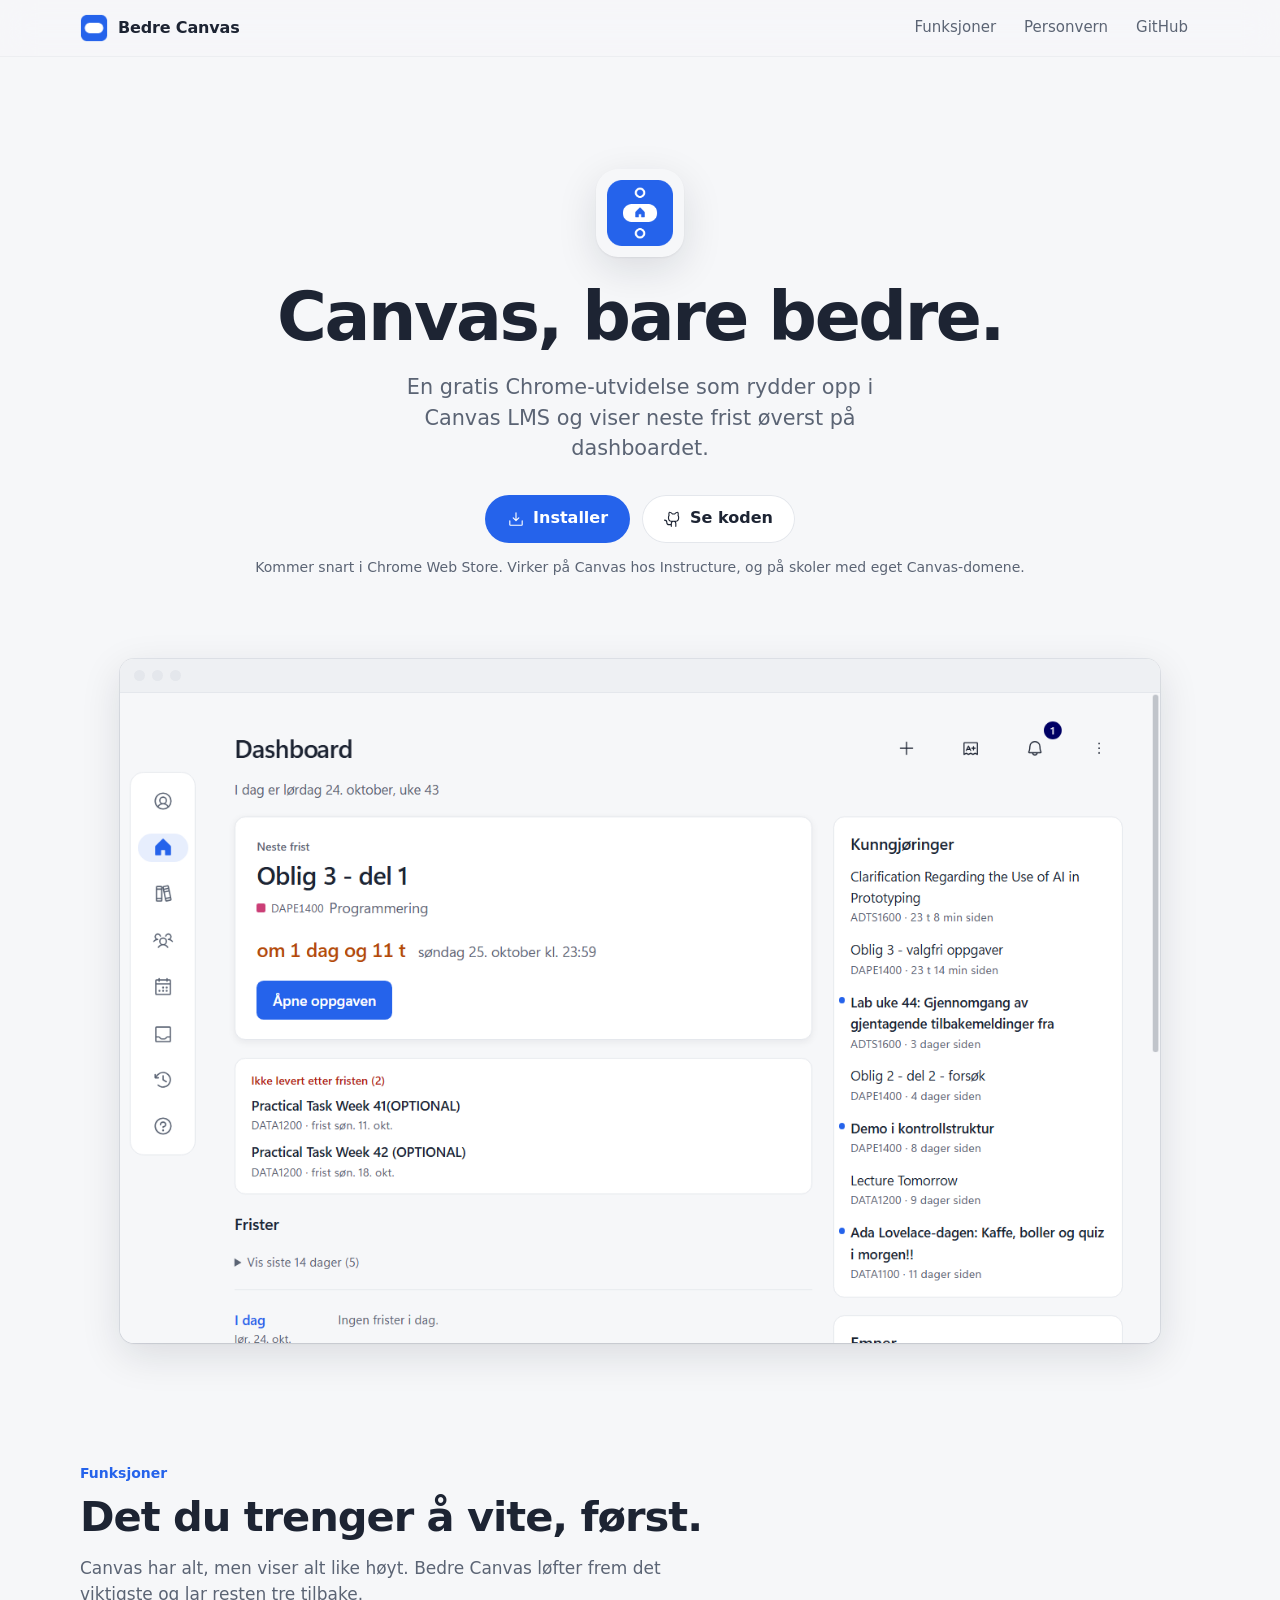
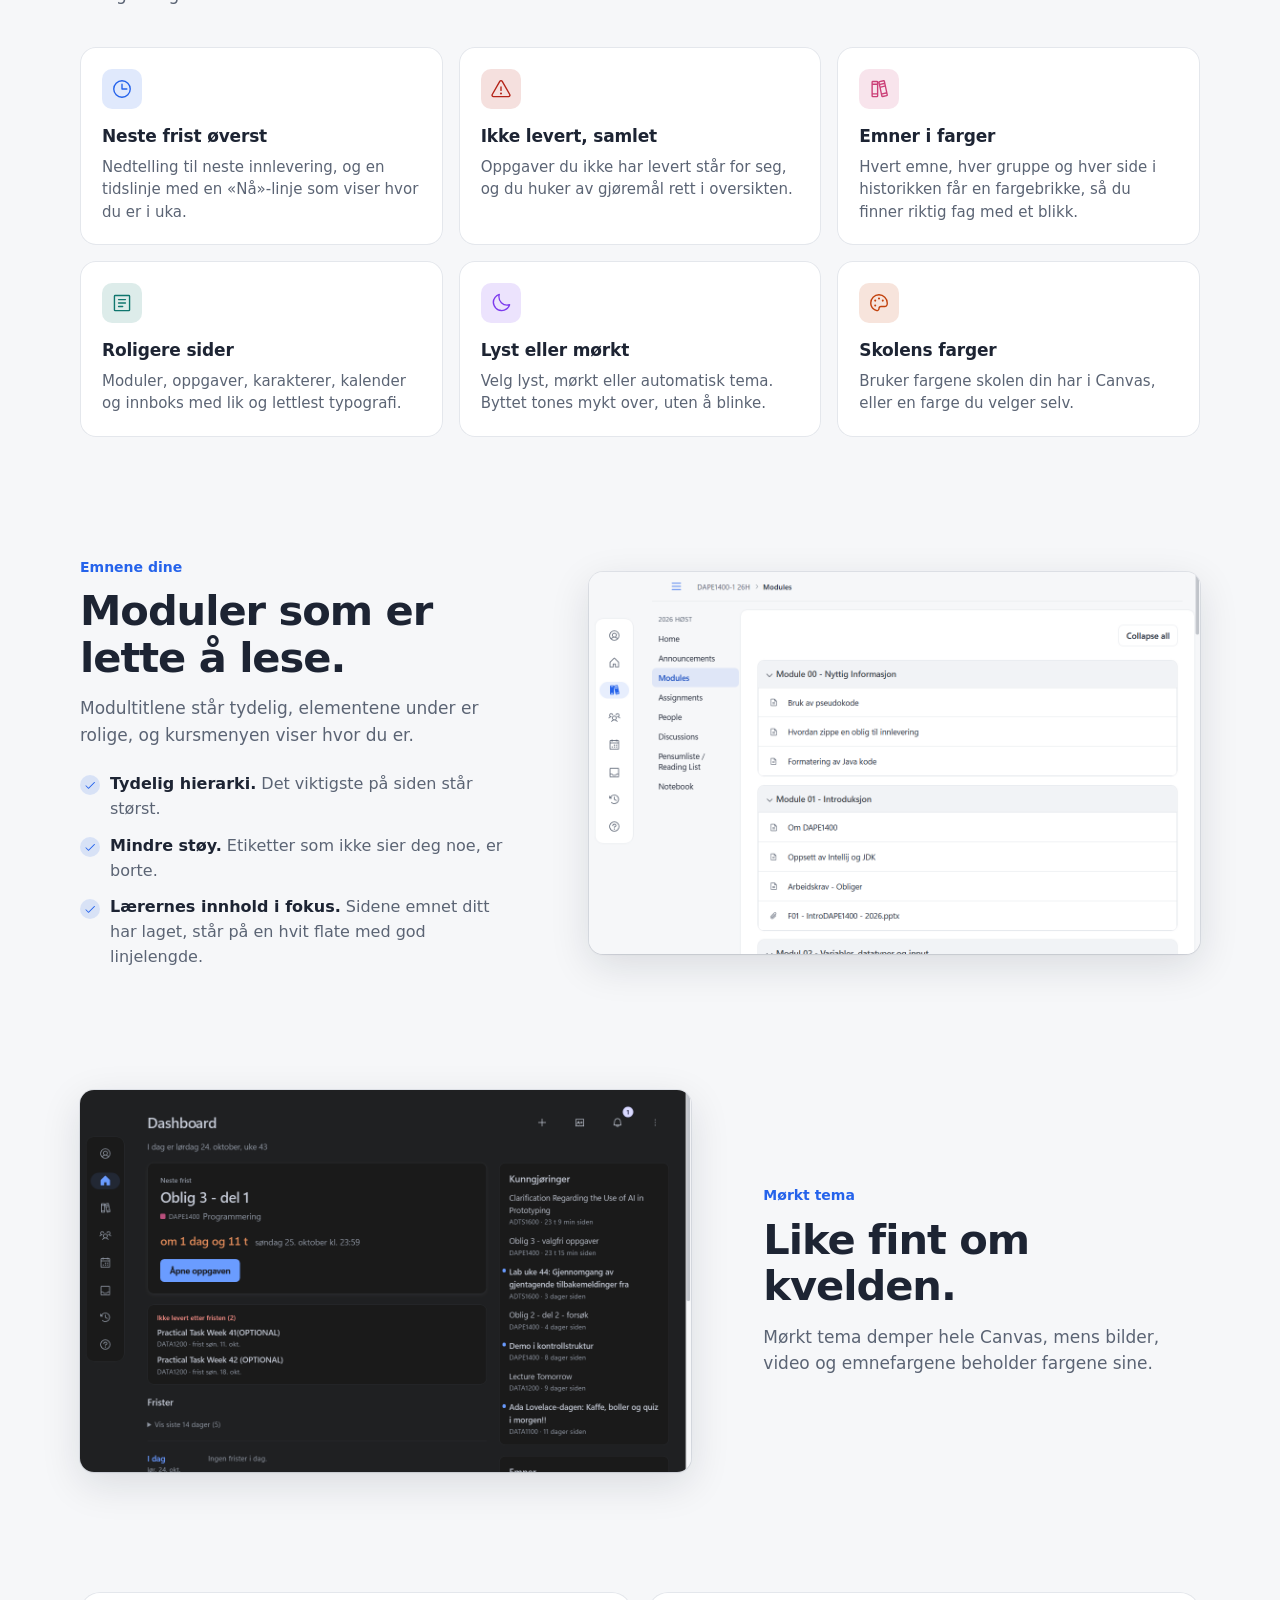
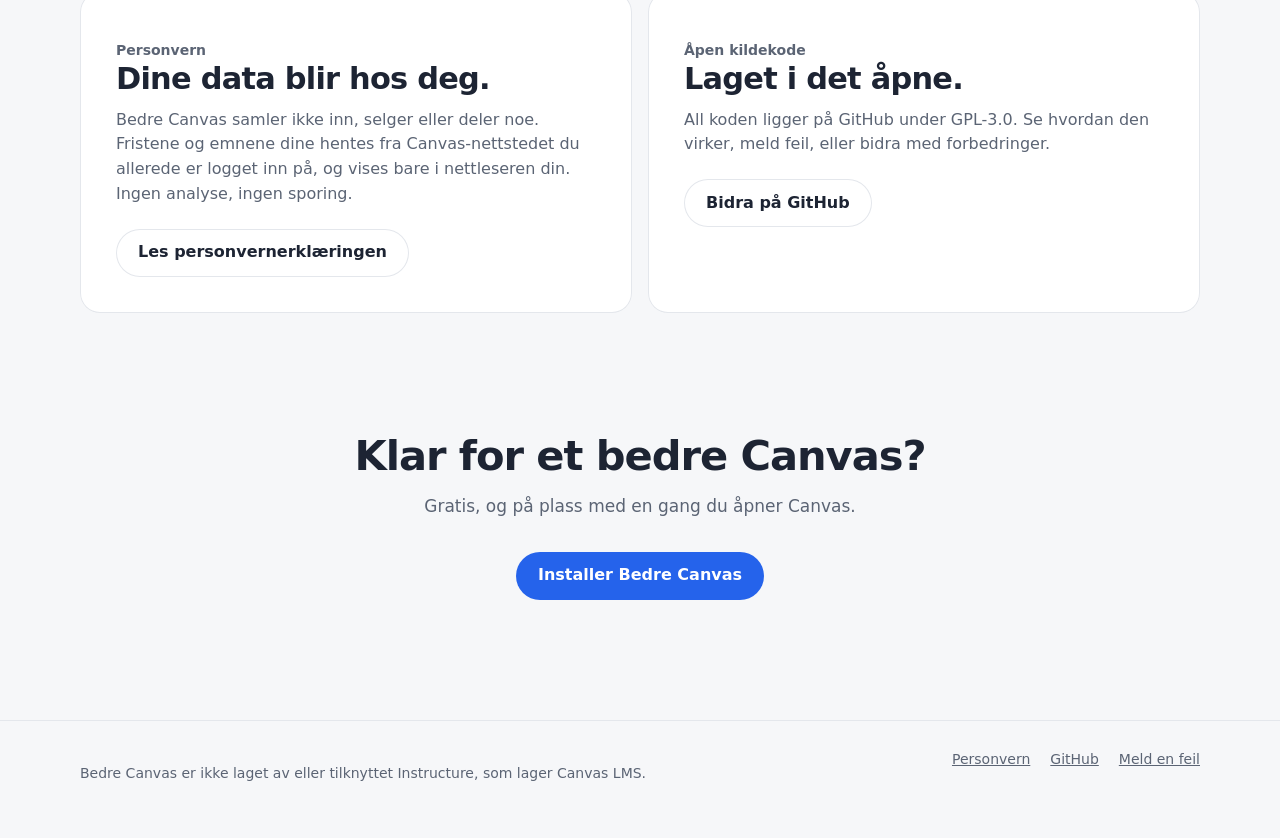
==== docs/index.html @ 7a940826 "Ny forside på GitHub Pages med skjermbilder Co-Authored-By: Claude Opus 5.5 <noreply@anthropic.com>" ====
<!doctype html>
<html lang="no">
<head>
  <meta charset="utf-8">
  <meta name="viewport" content="width=device-width, initial-scale=1">
  <title>Bedre Canvas – et renere Canvas LMS</title>
  <meta name="description" content="Chrome-utvidelse som gir Canvas LMS et renere og mer moderne design, med neste frist øverst på dashboardet.">
  <meta property="og:title" content="Bedre Canvas">
  <meta property="og:description" content="Ryddigere Canvas, med neste frist øverst på dashboardet.">
  <meta property="og:image" content="https://trygvedev.github.io/bedre-canvas/assets/og.png">
  <meta property="og:type" content="website">
  <meta name="twitter:card" content="summary_large_image">
  <meta name="color-scheme" content="light dark">
  <link rel="icon" href="assets/icon-32.png">
  <style>
    /* Samme tokens og typografi som utvidelsen (content/canvas.css). */
    :root {
      --bg: #f6f7f9;
      --surface: #ffffff;
      --surface-2: #eef0f3;
      --border: #e4e7ec;
      --text: #1d2433;
      --muted: #5b6474;
      --accent: #2563eb;
      --accent-strong: #1d4fd0;
      --shadow: 0 1px 2px rgb(16 24 40 / 0.06), 0 12px 40px rgb(16 24 40 / 0.12);
      color-scheme: light;
    }

    @media (prefers-color-scheme: dark) {
      :root {
        --bg: #17181b;
        --surface: #202124;
        --surface-2: #2a2b2f;
        --border: #33353a;
        --text: #e8e9ec;
        --muted: #a0a5ad;
        --accent: #6a9bff;
        --accent-strong: #8fb3ff;
        --shadow: 0 1px 2px rgb(0 0 0 / 0.3), 0 12px 40px rgb(0 0 0 / 0.45);
        color-scheme: dark;
      }
    }

    * { box-sizing: border-box; }

    html { scroll-behavior: smooth; }

    body {
      margin: 0;
      background: var(--bg);
      color: var(--text);
      font: 100%/1.55 "Segoe UI Variable Text", "Segoe UI", -apple-system, BlinkMacSystemFont, system-ui, sans-serif;
      -webkit-font-smoothing: antialiased;
    }

    img { display: block; max-width: 100%; height: auto; }

    a { color: var(--accent); }

    .wrap {
      width: min(1120px, 100% - 32px);
      margin-inline: auto;
    }

    /* ---------- Topp ---------- */
    .nav {
      position: sticky;
      top: 0;
      z-index: 10;
      background: color-mix(in srgb, var(--bg) 78%, transparent);
      backdrop-filter: blur(16px) saturate(180%);
      -webkit-backdrop-filter: blur(16px) saturate(180%);
      border-bottom: 1px solid color-mix(in srgb, var(--border) 60%, transparent);
    }

    .nav .wrap {
      display: flex;
      align-items: center;
      gap: 10px;
      min-height: 56px;
    }

    .brand {
      display: flex;
      align-items: center;
      gap: 10px;
      color: var(--text);
      font-weight: 600;
      letter-spacing: -0.01em;
      text-decoration: none;
    }

    .brand img { width: 28px; height: 28px; border-radius: 7px; }

    .nav-links { margin-left: auto; display: flex; gap: 4px; }

    .nav-links a {
      padding: 8px 12px;
      border-radius: 8px;
      color: var(--muted);
      font-size: 0.9375rem;
      text-decoration: none;
    }

    .nav-links a:hover { background: var(--surface-2); color: var(--text); }

    /* ---------- Hero ---------- */
    .hero {
      padding: clamp(56px, 10vw, 112px) 0 0;
      text-align: center;
    }

    .hero-icon {
      width: 88px;
      height: 88px;
      margin: 0 auto 24px;
      border-radius: 22px;
      box-shadow: var(--shadow);
    }

    h1 {
      margin: 0;
      font-size: clamp(2.5rem, 6vw, 4.25rem);
      font-weight: 650;
      line-height: 1.05;
      letter-spacing: -0.035em;
    }

    .lede {
      max-width: 34rem;
      margin: 20px auto 0;
      color: var(--muted);
      font-size: clamp(1.125rem, 2vw, 1.3rem);
      line-height: 1.45;
    }

    .actions {
      display: flex;
      flex-wrap: wrap;
      justify-content: center;
      gap: 12px;
      margin-top: 32px;
    }

    .button {
      display: inline-flex;
      align-items: center;
      gap: 8px;
      min-height: 48px;
      padding: 0 22px;
      border-radius: 24px;
      font-weight: 600;
      text-decoration: none;
      transition: transform 0.1s ease-out, background-color 0.15s ease;
    }

    .button:active { transform: scale(0.97); }

    .button-primary { background: var(--accent); color: #fff; }

    .button-primary:hover { background: var(--accent-strong); }

    @media (prefers-color-scheme: dark) {
      .button-primary { color: #0d1526; }
    }

    .button-secondary {
      background: var(--surface);
      color: var(--text);
      box-shadow: inset 0 0 0 1px var(--border);
    }

    .button-secondary:hover { background: var(--surface-2); }

    .button svg { width: 18px; height: 18px; fill: currentColor; }

    .note {
      margin: 14px 0 0;
      color: var(--muted);
      font-size: 0.875rem;
    }

    /* Skjermbildet i et enkelt nettleservindu, så det leses som en ekte side. */
    .window {
      margin: clamp(48px, 8vw, 80px) auto 0;
      max-width: 1040px;
      border-radius: 14px;
      background: var(--surface);
      box-shadow: var(--shadow), 0 0 0 1px var(--border);
      overflow: hidden;
    }

    .window-bar {
      display: flex;
      gap: 7px;
      align-items: center;
      height: 34px;
      padding: 0 14px;
      background: var(--surface-2);
      border-bottom: 1px solid var(--border);
    }

    .window-bar span {
      width: 11px;
      height: 11px;
      border-radius: 50%;
      background: var(--border);
    }

    /* ---------- Seksjoner ---------- */
    section { padding: clamp(72px, 10vw, 120px) 0 0; }

    .eyebrow {
      margin: 0 0 10px;
      color: var(--accent);
      font-size: 0.875rem;
      font-weight: 600;
    }

    h2 {
      margin: 0;
      max-width: 22ch;
      font-size: clamp(1.75rem, 4vw, 2.6rem);
      font-weight: 650;
      line-height: 1.12;
      letter-spacing: -0.025em;
    }

    .section-lede {
      max-width: 38rem;
      margin: 14px 0 0;
      color: var(--muted);
      font-size: 1.0625rem;
    }

    /* Seks funksjoner: tre og tre på bred skjerm, to og to på nettbrett, én på mobil. */
    .features {
      display: grid;
      grid-template-columns: repeat(3, minmax(0, 1fr));
      gap: 16px;
      margin-top: 40px;
    }

    .feature {
      padding: 22px;
      border-radius: 16px;
      background: var(--surface);
      box-shadow: inset 0 0 0 1px var(--border);
    }

    .feature-icon {
      display: grid;
      place-items: center;
      width: 40px;
      height: 40px;
      margin-bottom: 14px;
      border-radius: 10px;
      background: color-mix(in srgb, var(--tile) 14%, transparent);
      color: var(--tile);
    }

    .feature-icon svg { width: 22px; height: 22px; fill: currentColor; }

    @media (prefers-color-scheme: dark) {
      .feature-icon { color: color-mix(in srgb, var(--tile) 65%, white); }
    }

    @media (max-width: 960px) {
      .features { grid-template-columns: repeat(2, minmax(0, 1fr)); }
    }

    @media (max-width: 600px) {
      .features { grid-template-columns: 1fr; }
    }

    .feature h3 {
      margin: 0;
      font-size: 1.0625rem;
      font-weight: 600;
      letter-spacing: -0.01em;
    }

    .feature p {
      margin: 6px 0 0;
      color: var(--muted);
      font-size: 0.9375rem;
      line-height: 1.5;
    }

    /* Bilde og tekst side om side. */
    .split {
      display: grid;
      grid-template-columns: minmax(0, 5fr) minmax(0, 7fr);
      gap: clamp(32px, 6vw, 72px);
      align-items: center;
    }

    .split.reverse { grid-template-columns: minmax(0, 7fr) minmax(0, 5fr); }

    .split.reverse .split-text { order: 2; }

    .shot {
      border-radius: 14px;
      box-shadow: var(--shadow), 0 0 0 1px var(--border);
      overflow: hidden;
    }

    .checklist {
      list-style: none;
      margin: 24px 0 0;
      padding: 0;
      display: grid;
      gap: 12px;
    }

    .checklist li {
      position: relative;
      padding-left: 30px;
      color: var(--muted);
    }

    .checklist li strong { color: var(--text); font-weight: 600; }

    .checklist li::before {
      content: "";
      position: absolute;
      left: 0;
      top: 0.2em;
      width: 20px;
      height: 20px;
      border-radius: 50%;
      background: color-mix(in srgb, var(--accent) 14%, transparent)
        url("data:image/svg+xml,%3Csvg xmlns='http://www.w3.org/2000/svg' viewBox='0 0 256 256'%3E%3Cpath fill='%232563eb' d='M229.66 77.66l-128 128a8 8 0 0 1-11.32 0l-56-56a8 8 0 0 1 11.32-11.32L96 188.69 218.34 66.34a8 8 0 0 1 11.32 11.32Z'/%3E%3C/svg%3E")
        center / 12px no-repeat;
    }

    /* ---------- Personvern og åpen kildekode ---------- */
    .cards {
      display: grid;
      grid-template-columns: repeat(auto-fit, minmax(300px, 1fr));
      gap: 16px;
    }

    .card {
      padding: clamp(24px, 4vw, 36px);
      border-radius: 20px;
      background: var(--surface);
      box-shadow: inset 0 0 0 1px var(--border);
    }

    .card h2 { font-size: clamp(1.5rem, 3vw, 1.9rem); }

    .card p { margin: 12px 0 0; color: var(--muted); }

    .card .button { margin-top: 22px; }

    /* ---------- Bunn ---------- */
    .cta {
      text-align: center;
    }

    .cta h2 { margin-inline: auto; }

    .cta .section-lede { margin-inline: auto; }

    footer {
      margin-top: clamp(72px, 10vw, 120px);
      padding: 28px 0 40px;
      border-top: 1px solid var(--border);
      color: var(--muted);
      font-size: 0.875rem;
    }

    footer .wrap {
      display: flex;
      flex-wrap: wrap;
      justify-content: space-between;
      gap: 12px 24px;
    }

    footer a { color: var(--muted); }

    footer nav { display: flex; gap: 20px; }

    /* ---------- Smal skjerm ---------- */
    @media (max-width: 760px) {
      .split,
      .split.reverse { grid-template-columns: 1fr; }

      .split.reverse .split-text { order: 0; }

      .nav-links a:not(:last-child) { display: none; }
    }

    /* Innholdet glir rolig inn når det kommer til syne. */
    @media (prefers-reduced-motion: no-preference) {
      @supports (animation-timeline: view()) {
        .reveal {
          animation: reveal linear both;
          animation-timeline: view();
          animation-range: entry 0% entry 40%;
        }

        @keyframes reveal {
          from { opacity: 0; transform: translateY(24px); }
        }
      }
    }
  </style>
</head>
<body>
  <header class="nav">
    <div class="wrap">
      <a class="brand" href="./">
        <img src="assets/icon-32.png" alt="" width="28" height="28">
        Bedre Canvas
      </a>
      <nav class="nav-links" aria-label="Sider">
        <a href="#funksjoner">Funksjoner</a>
        <a href="#personvern">Personvern</a>
        <a href="https://github.com/TrygveDev/bedre-canvas">GitHub</a>
      </nav>
    </div>
  </header>

  <main>
    <div class="hero wrap">
      <img class="hero-icon" src="assets/icon-128.png" alt="" width="88" height="88">
      <h1>Canvas, bare bedre.</h1>
      <p class="lede">En gratis Chrome-utvidelse som rydder opp i Canvas LMS og viser neste frist øverst på dashboardet.</p>
      <div class="actions">
        <!-- Bytt til https://chromewebstore.google.com/detail/bceihlocdogakenkkccccekeggahmkpl når den er godkjent. -->
        <a class="button button-primary" href="https://github.com/TrygveDev/bedre-canvas#installer">
          <svg viewBox="0 0 256 256" aria-hidden="true"><path d="M224 152v56a16 16 0 0 1-16 16H48a16 16 0 0 1-16-16v-56a8 8 0 0 1 16 0v56h160v-56a8 8 0 0 1 16 0Zm-101.66 5.66a8 8 0 0 0 11.32 0l40-40a8 8 0 0 0-11.32-11.32L136 132.69V40a8 8 0 0 0-16 0v92.69l-26.34-26.35a8 8 0 0 0-11.32 11.32Z"/></svg>
          Installer
        </a>
        <a class="button button-secondary" href="https://github.com/TrygveDev/bedre-canvas">
          <svg viewBox="0 0 256 256" aria-hidden="true"><path d="M208.31 75.68A59.78 59.78 0 0 0 202.93 28a8 8 0 0 0-6.93-4 59.75 59.75 0 0 0-48 24h-24a59.75 59.75 0 0 0-48-24 8 8 0 0 0-6.93 4 59.78 59.78 0 0 0-5.38 47.68A58.14 58.14 0 0 0 56 104v8a56.06 56.06 0 0 0 48.44 55.47A39.8 39.8 0 0 0 96 192v8H72a24 24 0 0 1-24-24 40 40 0 0 0-40-40 8 8 0 0 0 0 16 24 24 0 0 1 24 24 40 40 0 0 0 40 40h24v16a8 8 0 0 0 16 0v-40a24 24 0 0 1 48 0v40a8 8 0 0 0 16 0v-40a39.8 39.8 0 0 0-8.44-24.53A56.06 56.06 0 0 0 216 112v-8a58.14 58.14 0 0 0-7.69-28.32ZM200 112a40 40 0 0 1-40 40h-48a40 40 0 0 1-40-40v-8a41.74 41.74 0 0 1 6.9-22.48 8 8 0 0 0 1.1-7.69 43.81 43.81 0 0 1 .79-33.58 43.88 43.88 0 0 1 32.32 20.06 8 8 0 0 0 6.71 3.69h32.35a8 8 0 0 0 6.74-3.69 43.87 43.87 0 0 1 32.32-20.06 43.81 43.81 0 0 1 .77 33.58 8.09 8.09 0 0 0 1 7.65 41.72 41.72 0 0 1 7 22.52Z"/></svg>
          Se koden
        </a>
      </div>
      <p class="note">Kommer snart i Chrome Web Store. Virker på Canvas hos Instructure, og på skoler med eget Canvas-domene.</p>

      <div class="window reveal">
        <div class="window-bar" aria-hidden="true"><span></span><span></span><span></span></div>
        <img src="assets/dashboard.png" width="1280" height="800"
          alt="Dashboardet med Bedre Canvas: neste frist øverst med nedtelling, oppgaver som ikke er levert, kunngjøringer og emner.">
      </div>
    </div>

    <section id="funksjoner" class="wrap">
      <p class="eyebrow">Funksjoner</p>
      <h2>Det du trenger å vite, først.</h2>
      <p class="section-lede">Canvas har alt, men viser alt like høyt. Bedre Canvas løfter frem det viktigste og lar resten tre tilbake.</p>

      <div class="features">
        <article class="feature reveal" style="--tile: #2563eb">
          <div class="feature-icon"><svg viewBox="0 0 256 256" aria-hidden="true"><path d="M128 24a104 104 0 1 0 104 104A104.11 104.11 0 0 0 128 24Zm0 192a88 88 0 1 1 88-88 88.1 88.1 0 0 1-88 88Zm64-88a8 8 0 0 1-8 8h-56a8 8 0 0 1-8-8V72a8 8 0 0 1 16 0v48h48a8 8 0 0 1 8 8Z"/></svg></div>
          <h3>Neste frist øverst</h3>
          <p>Nedtelling til neste innlevering, og en tidslinje med en «Nå»-linje som viser hvor du er i uka.</p>
        </article>
        <article class="feature reveal" style="--tile: #b42318">
          <div class="feature-icon"><svg viewBox="0 0 256 256" aria-hidden="true"><path d="M236.8 188.09 149.35 36.22a24.76 24.76 0 0 0-42.7 0L19.2 188.09a23.51 23.51 0 0 0 0 23.72A24.35 24.35 0 0 0 40.55 224h174.9a24.35 24.35 0 0 0 21.33-12.19 23.51 23.51 0 0 0 .02-23.72Zm-13.87 15.71a8.5 8.5 0 0 1-7.48 4.2H40.55a8.5 8.5 0 0 1-7.48-4.2 7.59 7.59 0 0 1 0-7.72l87.45-151.87a8.75 8.75 0 0 1 15 0l87.45 151.87a7.59 7.59 0 0 1-.04 7.72ZM120 144v-40a8 8 0 0 1 16 0v40a8 8 0 0 1-16 0Zm20 36a12 12 0 1 1-12-12 12 12 0 0 1 12 12Z"/></svg></div>
          <h3>Ikke levert, samlet</h3>
          <p>Oppgaver du ikke har levert står for seg, og du huker av gjøremål rett i oversikten.</p>
        </article>
        <article class="feature reveal" style="--tile: #cb3f77">
          <div class="feature-icon"><svg viewBox="0 0 256 256" aria-hidden="true"><path d="M231.65 194.55 198.46 36.75a16 16 0 0 0-19-12.39L132.65 34.42a16.08 16.08 0 0 0-12.3 19l33.19 157.8A16 16 0 0 0 169.16 224a16.25 16.25 0 0 0 3.38-.36l46.81-10.06a16.09 16.09 0 0 0 12.3-19.03ZM136 50.15v-.09l46.8-10 3.33 15.87L139.33 66Zm6.62 31.47 46.82-10.05 3.34 15.9L146 97.53Zm6.64 31.57 46.82-10.06 13.3 63.24-46.82 10.06ZM216 197.94l-46.8 10-3.33-15.87L212.67 182 216 197.85ZM104 32H56a16 16 0 0 0-16 16v160a16 16 0 0 0 16 16h48a16 16 0 0 0 16-16V48a16 16 0 0 0-16-16ZM56 48h48v16H56Zm0 32h48v96H56Zm48 128H56v-16h48Z"/></svg></div>
          <h3>Emner i farger</h3>
          <p>Hvert emne, hver gruppe og hver side i historikken får en fargebrikke, så du finner riktig fag med et blikk.</p>
        </article>
        <article class="feature reveal" style="--tile: #0f766e">
          <div class="feature-icon"><svg viewBox="0 0 256 256" aria-hidden="true"><path d="M208 32H48a16 16 0 0 0-16 16v160a16 16 0 0 0 16 16h160a16 16 0 0 0 16-16V48a16 16 0 0 0-16-16Zm0 176H48V48h160ZM80 88a8 8 0 0 1 8-8h80a8 8 0 0 1 0 16H88a8 8 0 0 1-8-8Zm0 40a8 8 0 0 1 8-8h80a8 8 0 0 1 0 16H88a8 8 0 0 1-8-8Zm0 40a8 8 0 0 1 8-8h48a8 8 0 0 1 0 16H88a8 8 0 0 1-8-8Z"/></svg></div>
          <h3>Roligere sider</h3>
          <p>Moduler, oppgaver, karakterer, kalender og innboks med lik og lettlest typografi.</p>
        </article>
        <article class="feature reveal" style="--tile: #7c3aed">
          <div class="feature-icon"><svg viewBox="0 0 256 256" aria-hidden="true"><path d="M233.54 142.23a8 8 0 0 0-8-2 88.08 88.08 0 0 1-109.8-109.8 8 8 0 0 0-10-10 104.84 104.84 0 0 0-52.91 37A104 104 0 0 0 136 224a103.09 103.09 0 0 0 62.52-20.88 104.84 104.84 0 0 0 37-52.91 8 8 0 0 0-1.98-7.98Zm-44.64 48.11A88 88 0 0 1 65.66 67.11a89 89 0 0 1 31.4-26A106 106 0 0 0 96 56a104.11 104.11 0 0 0 104 104 106 106 0 0 0 14.92-1.06 89 89 0 0 1-26.02 31.4Z"/></svg></div>
          <h3>Lyst eller mørkt</h3>
          <p>Velg lyst, mørkt eller automatisk tema. Byttet tones mykt over, uten å blinke.</p>
        </article>
        <article class="feature reveal" style="--tile: #c2410c">
          <div class="feature-icon"><svg viewBox="0 0 256 256" aria-hidden="true"><path d="M200.77 53.89A103.27 103.27 0 0 0 128 24h-1.07A104 104 0 0 0 24 128c0 43 26.58 79.06 69.36 94.17A32 32 0 0 0 136 192a16 16 0 0 1 16-16h46.21a31.81 31.81 0 0 0 31.2-24.88 104.43 104.43 0 0 0 2.59-24A103.28 103.28 0 0 0 200.77 53.89Zm13 93.71A15.89 15.89 0 0 1 198.21 160H152a32 32 0 0 0-32 32 16 16 0 0 1-21.31 15.07C62.49 194.3 40 164 40 128a88 88 0 0 1 87.09-88h.9a88.35 88.35 0 0 1 88 87.25 88.86 88.86 0 0 1-2.18 20.35ZM140 76a12 12 0 1 1-12-12 12 12 0 0 1 12 12ZM96 100a12 12 0 1 1-12-12 12 12 0 0 1 12 12Zm0 56a12 12 0 1 1-12-12 12 12 0 0 1 12 12Zm88-56a12 12 0 1 1-12-12 12 12 0 0 1 12 12Z"/></svg></div>
          <h3>Skolens farger</h3>
          <p>Bruker fargene skolen din har i Canvas, eller en farge du velger selv.</p>
        </article>
      </div>
    </section>

    <section class="wrap">
      <div class="split">
        <div class="split-text reveal">
          <p class="eyebrow">Emnene dine</p>
          <h2>Moduler som er lette å lese.</h2>
          <p class="section-lede">Modultitlene står tydelig, elementene under er rolige, og kursmenyen viser hvor du er.</p>
          <ul class="checklist">
            <li><strong>Tydelig hierarki.</strong> Det viktigste på siden står størst.</li>
            <li><strong>Mindre støy.</strong> Etiketter som ikke sier deg noe, er borte.</li>
            <li><strong>Lærernes innhold i fokus.</strong> Sidene emnet ditt har laget, står på en hvit flate med god linjelengde.</li>
          </ul>
        </div>
        <img class="shot reveal" src="assets/moduler.png" width="1280" height="800" loading="lazy"
          alt="Modulsiden med kursmenyen til venstre og modulene i hvite kort.">
      </div>
    </section>

    <section class="wrap">
      <div class="split reverse">
        <div class="split-text reveal">
          <p class="eyebrow">Mørkt tema</p>
          <h2>Like fint om kvelden.</h2>
          <p class="section-lede">Mørkt tema demper hele Canvas, mens bilder, video og emnefargene beholder fargene sine.</p>
        </div>
        <img class="shot reveal" src="assets/morkt-tema.png" width="1280" height="800" loading="lazy"
          alt="Dashboardet i mørkt tema.">
      </div>
    </section>

    <section id="personvern" class="wrap">
      <div class="cards">
        <div class="card reveal">
          <p class="eyebrow">Personvern</p>
          <h2>Dine data blir hos deg.</h2>
          <p>Bedre Canvas samler ikke inn, selger eller deler noe. Fristene og emnene dine hentes fra Canvas-nettstedet du allerede er logget inn på, og vises bare i nettleseren din. Ingen analyse, ingen sporing.</p>
          <a class="button button-secondary" href="personvern/">Les personvernerklæringen</a>
        </div>
        <div class="card reveal">
          <p class="eyebrow">Åpen kildekode</p>
          <h2>Laget i det åpne.</h2>
          <p>All koden ligger på GitHub under GPL-3.0. Se hvordan den virker, meld feil, eller bidra med forbedringer.</p>
          <a class="button button-secondary" href="https://github.com/TrygveDev/bedre-canvas">Bidra på GitHub</a>
        </div>
      </div>
    </section>

    <section class="wrap cta">
      <h2 class="reveal">Klar for et bedre Canvas?</h2>
      <p class="section-lede">Gratis, og på plass med en gang du åpner Canvas.</p>
      <div class="actions">
        <a class="button button-primary" href="https://github.com/TrygveDev/bedre-canvas#installer">Installer Bedre Canvas</a>
      </div>
    </section>
  </main>

  <footer>
    <div class="wrap">
      <p>Bedre Canvas er ikke laget av eller tilknyttet Instructure, som lager Canvas LMS.</p>
      <nav aria-label="Bunntekst">
        <a href="personvern/">Personvern</a>
        <a href="https://github.com/TrygveDev/bedre-canvas">GitHub</a>
        <a href="https://github.com/TrygveDev/bedre-canvas/issues">Meld en feil</a>
      </nav>
    </div>
  </footer>
</body>
</html>
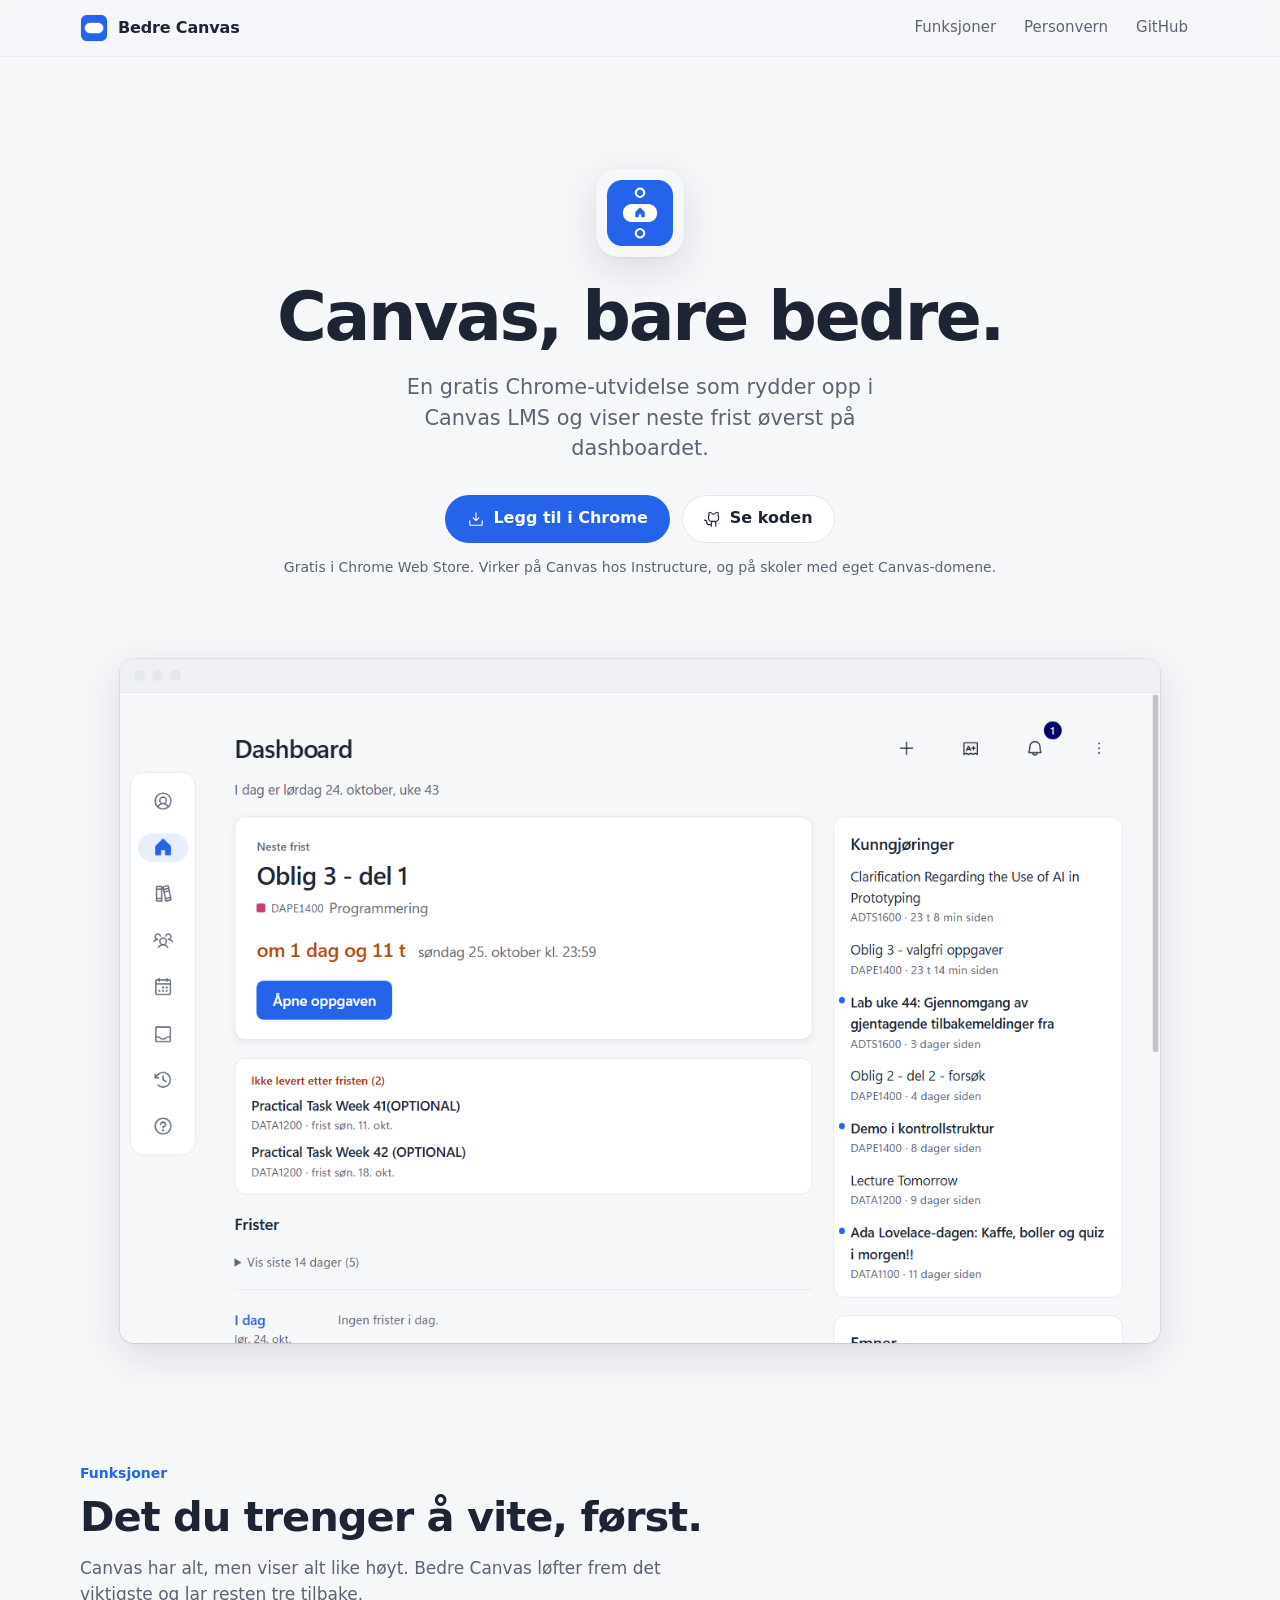
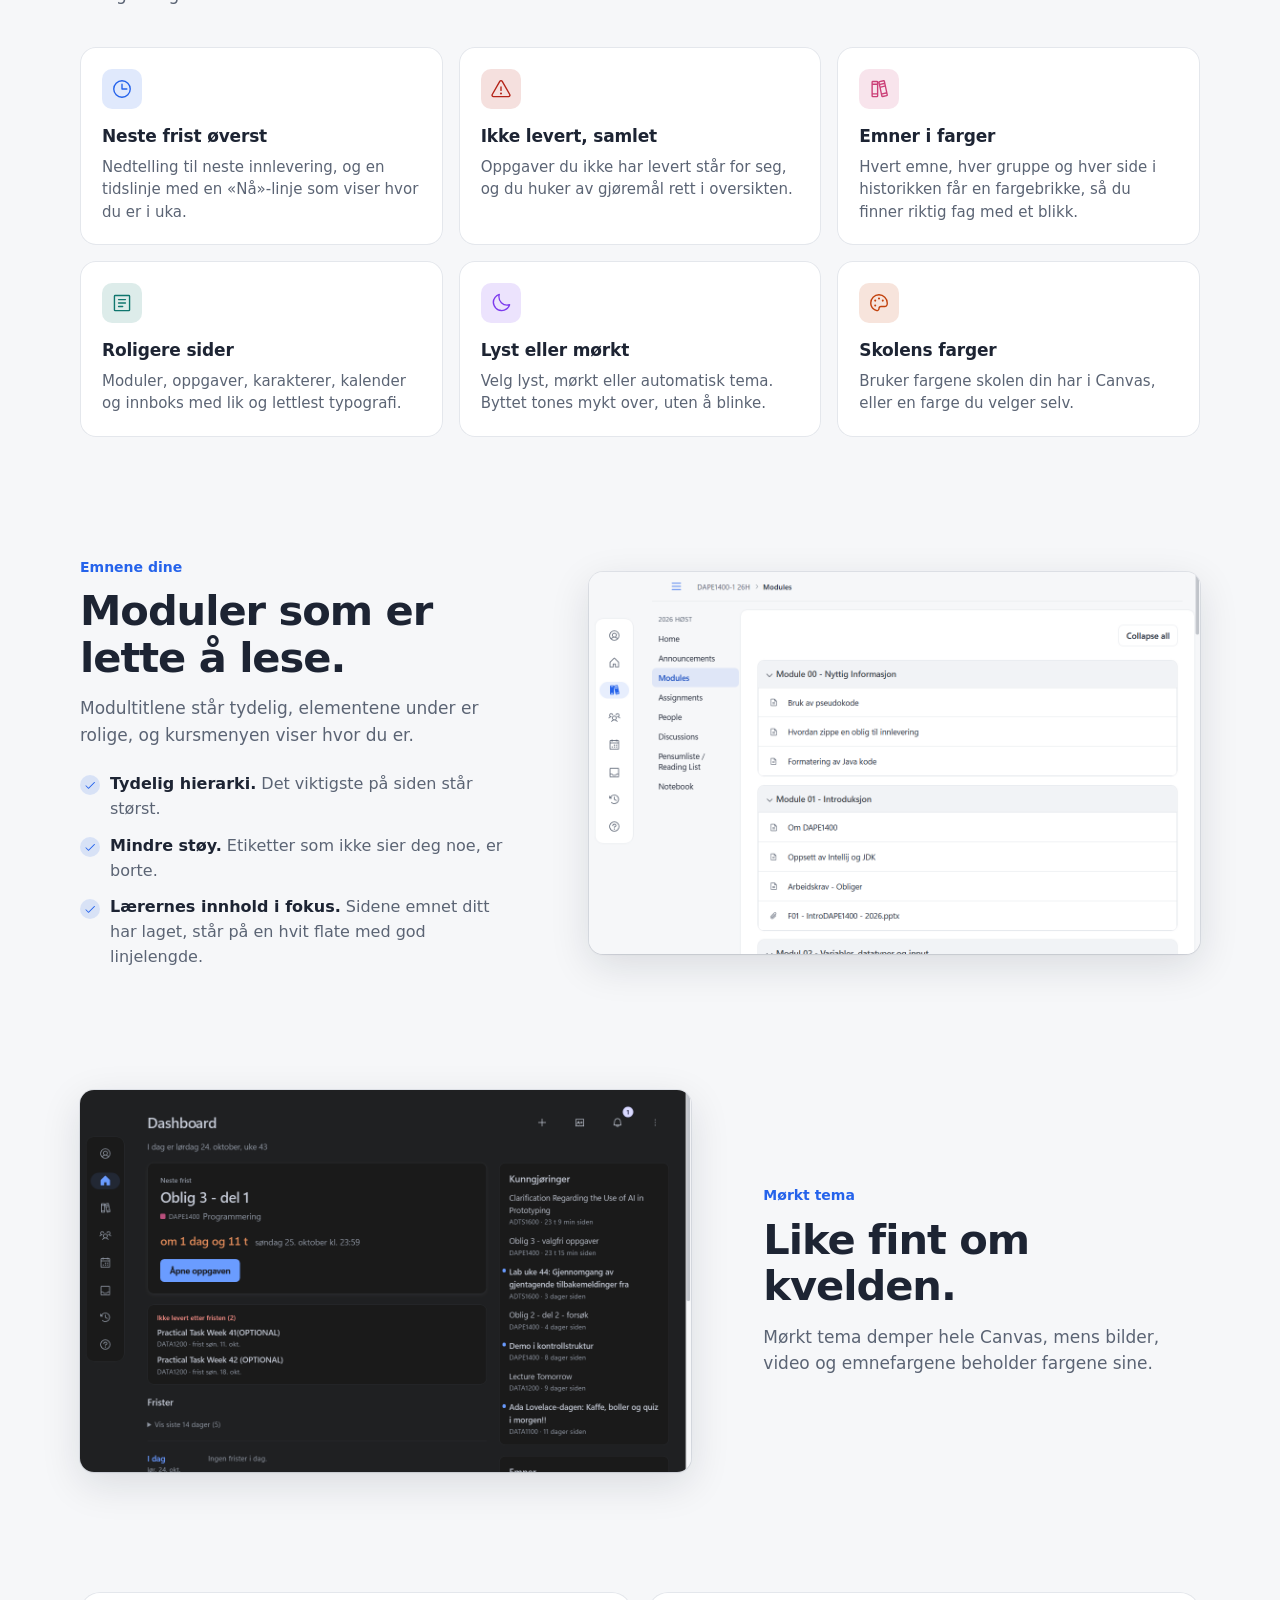
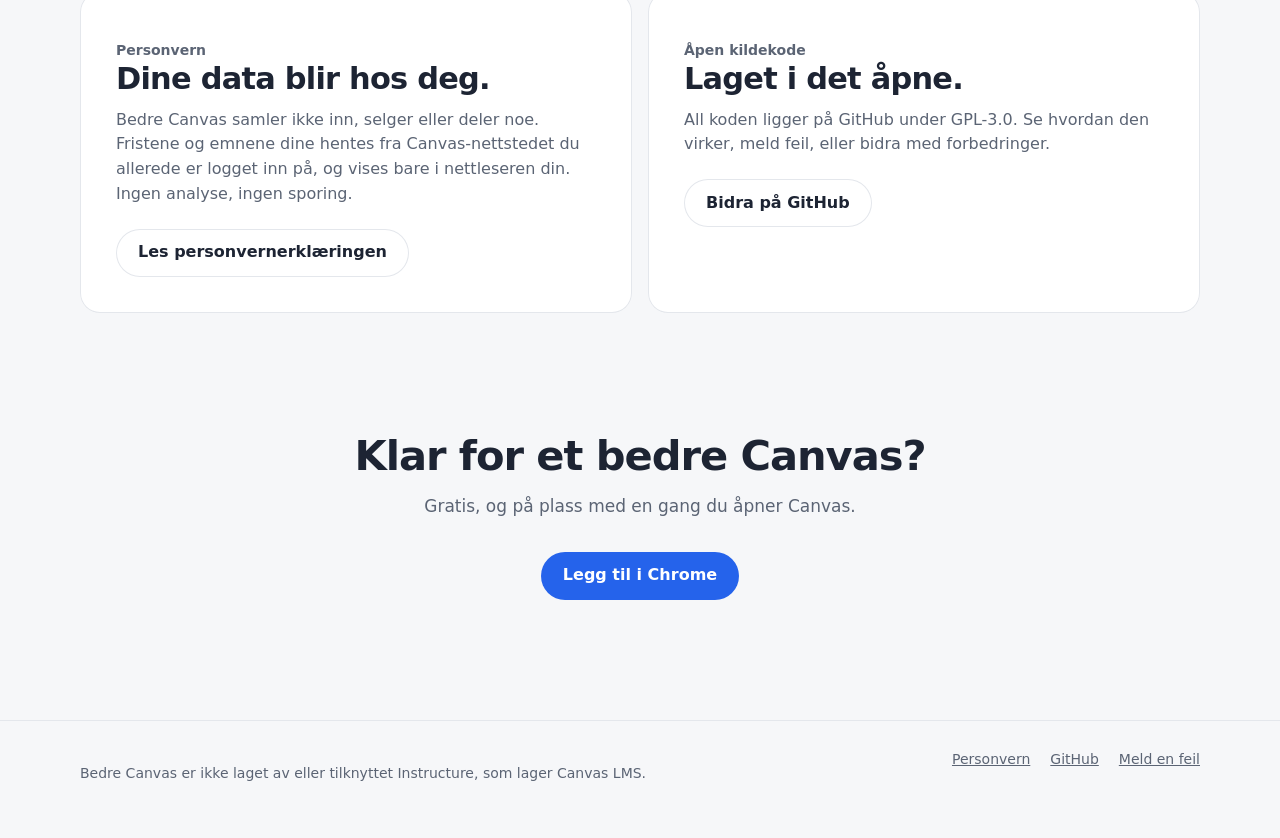
==== commit 5ea7b6f6: "Bedre Canvas er publisert i Chrome Web Store Installer-knappene på nettsiden og i README peker nå ti" ====
--- a/docs/index.html
+++ b/docs/index.html
@@ -430,17 +430,16 @@
       <h1>Canvas, bare bedre.</h1>
       <p class="lede">En gratis Chrome-utvidelse som rydder opp i Canvas LMS og viser neste frist øverst på dashboardet.</p>
       <div class="actions">
-        <!-- Bytt til https://chromewebstore.google.com/detail/bceihlocdogakenkkccccekeggahmkpl når den er godkjent. -->
-        <a class="button button-primary" href="https://github.com/TrygveDev/bedre-canvas#installer">
+        <a class="button button-primary" href="https://chromewebstore.google.com/detail/bedre-canvas/bceihlocdogakenkkccccekeggahmkpl">
           <svg viewBox="0 0 256 256" aria-hidden="true"><path d="M224 152v56a16 16 0 0 1-16 16H48a16 16 0 0 1-16-16v-56a8 8 0 0 1 16 0v56h160v-56a8 8 0 0 1 16 0Zm-101.66 5.66a8 8 0 0 0 11.32 0l40-40a8 8 0 0 0-11.32-11.32L136 132.69V40a8 8 0 0 0-16 0v92.69l-26.34-26.35a8 8 0 0 0-11.32 11.32Z"/></svg>
-          Installer
+          Legg til i Chrome
         </a>
         <a class="button button-secondary" href="https://github.com/TrygveDev/bedre-canvas">
           <svg viewBox="0 0 256 256" aria-hidden="true"><path d="M208.31 75.68A59.78 59.78 0 0 0 202.93 28a8 8 0 0 0-6.93-4 59.75 59.75 0 0 0-48 24h-24a59.75 59.75 0 0 0-48-24 8 8 0 0 0-6.93 4 59.78 59.78 0 0 0-5.38 47.68A58.14 58.14 0 0 0 56 104v8a56.06 56.06 0 0 0 48.44 55.47A39.8 39.8 0 0 0 96 192v8H72a24 24 0 0 1-24-24 40 40 0 0 0-40-40 8 8 0 0 0 0 16 24 24 0 0 1 24 24 40 40 0 0 0 40 40h24v16a8 8 0 0 0 16 0v-40a24 24 0 0 1 48 0v40a8 8 0 0 0 16 0v-40a39.8 39.8 0 0 0-8.44-24.53A56.06 56.06 0 0 0 216 112v-8a58.14 58.14 0 0 0-7.69-28.32ZM200 112a40 40 0 0 1-40 40h-48a40 40 0 0 1-40-40v-8a41.74 41.74 0 0 1 6.9-22.48 8 8 0 0 0 1.1-7.69 43.81 43.81 0 0 1 .79-33.58 43.88 43.88 0 0 1 32.32 20.06 8 8 0 0 0 6.71 3.69h32.35a8 8 0 0 0 6.74-3.69 43.87 43.87 0 0 1 32.32-20.06 43.81 43.81 0 0 1 .77 33.58 8.09 8.09 0 0 0 1 7.65 41.72 41.72 0 0 1 7 22.52Z"/></svg>
           Se koden
         </a>
       </div>
-      <p class="note">Kommer snart i Chrome Web Store. Virker på Canvas hos Instructure, og på skoler med eget Canvas-domene.</p>
+      <p class="note">Gratis i Chrome Web Store. Virker på Canvas hos Instructure, og på skoler med eget Canvas-domene.</p>
 
       <div class="window reveal">
         <div class="window-bar" aria-hidden="true"><span></span><span></span><span></span></div>
@@ -538,7 +537,7 @@
       <h2 class="reveal">Klar for et bedre Canvas?</h2>
       <p class="section-lede">Gratis, og på plass med en gang du åpner Canvas.</p>
       <div class="actions">
-        <a class="button button-primary" href="https://github.com/TrygveDev/bedre-canvas#installer">Installer Bedre Canvas</a>
+        <a class="button button-primary" href="https://chromewebstore.google.com/detail/bedre-canvas/bceihlocdogakenkkccccekeggahmkpl">Legg til i Chrome</a>
       </div>
     </section>
   </main>
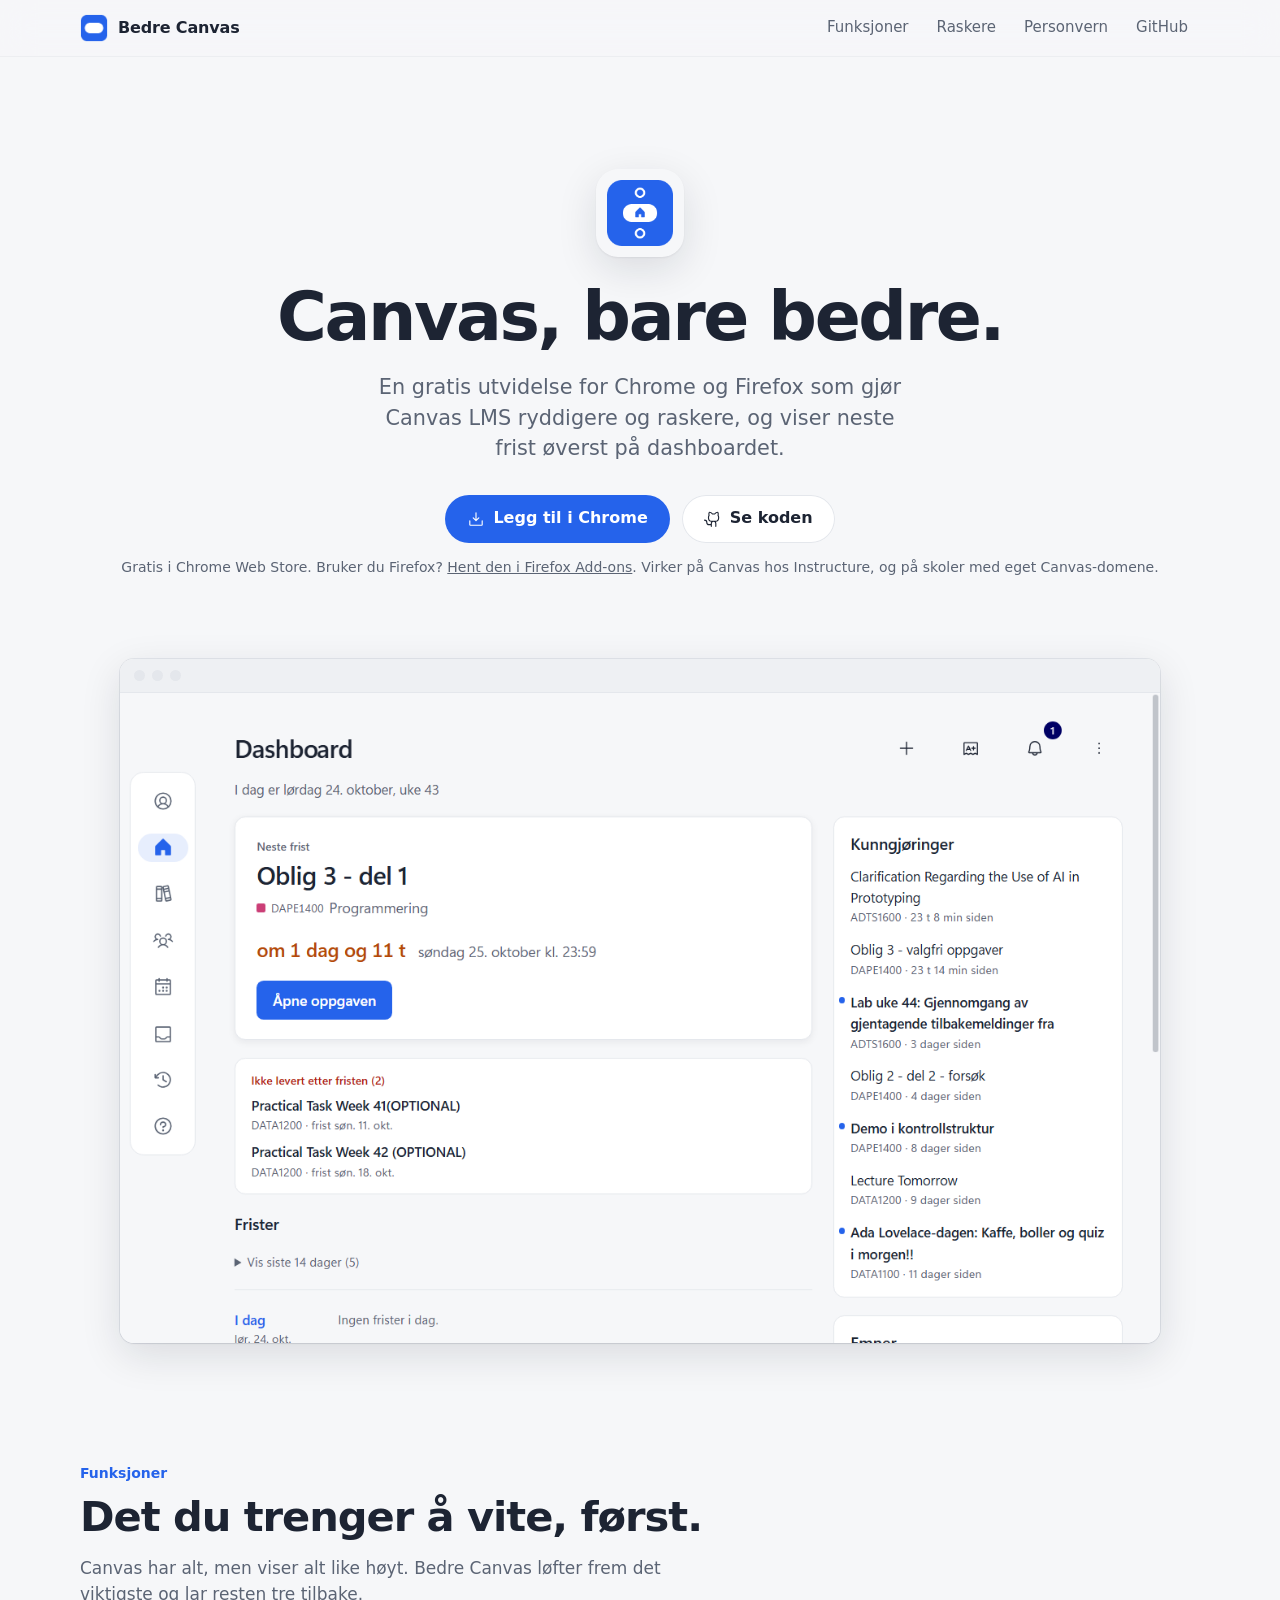
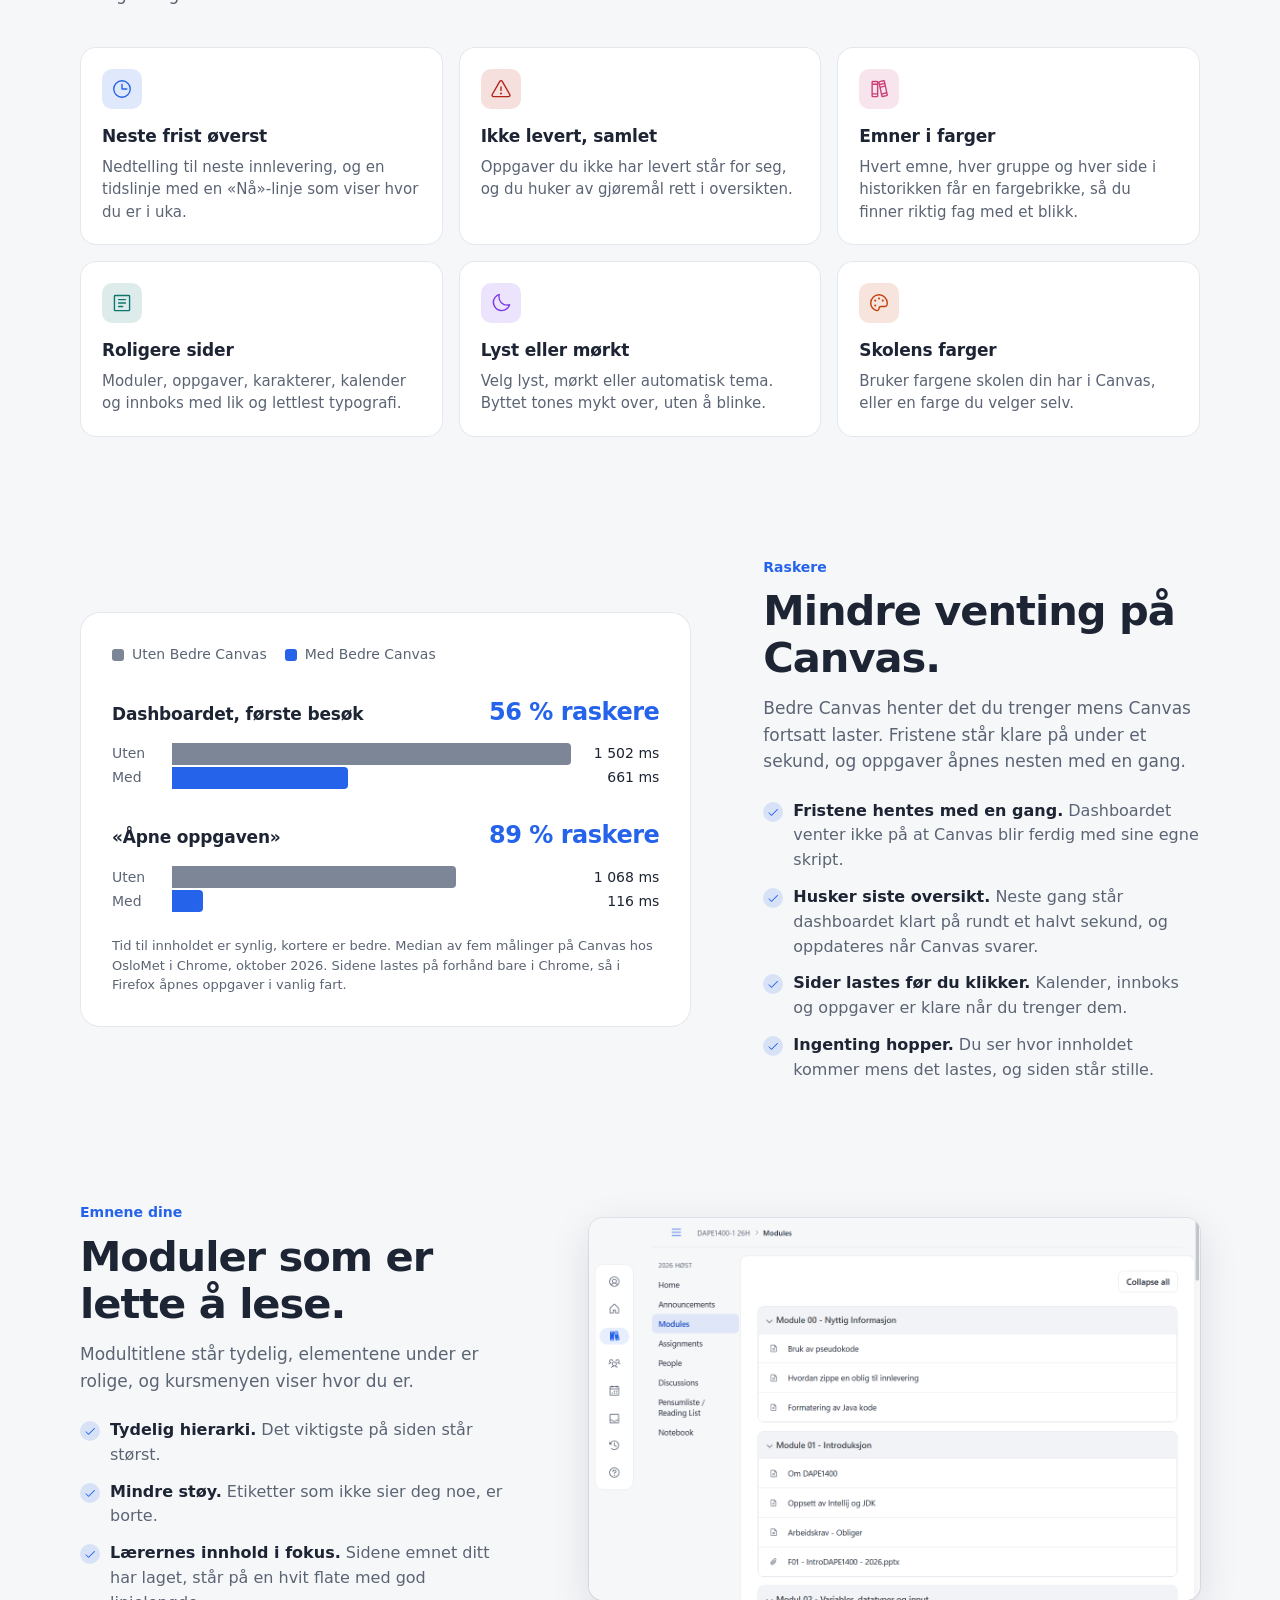
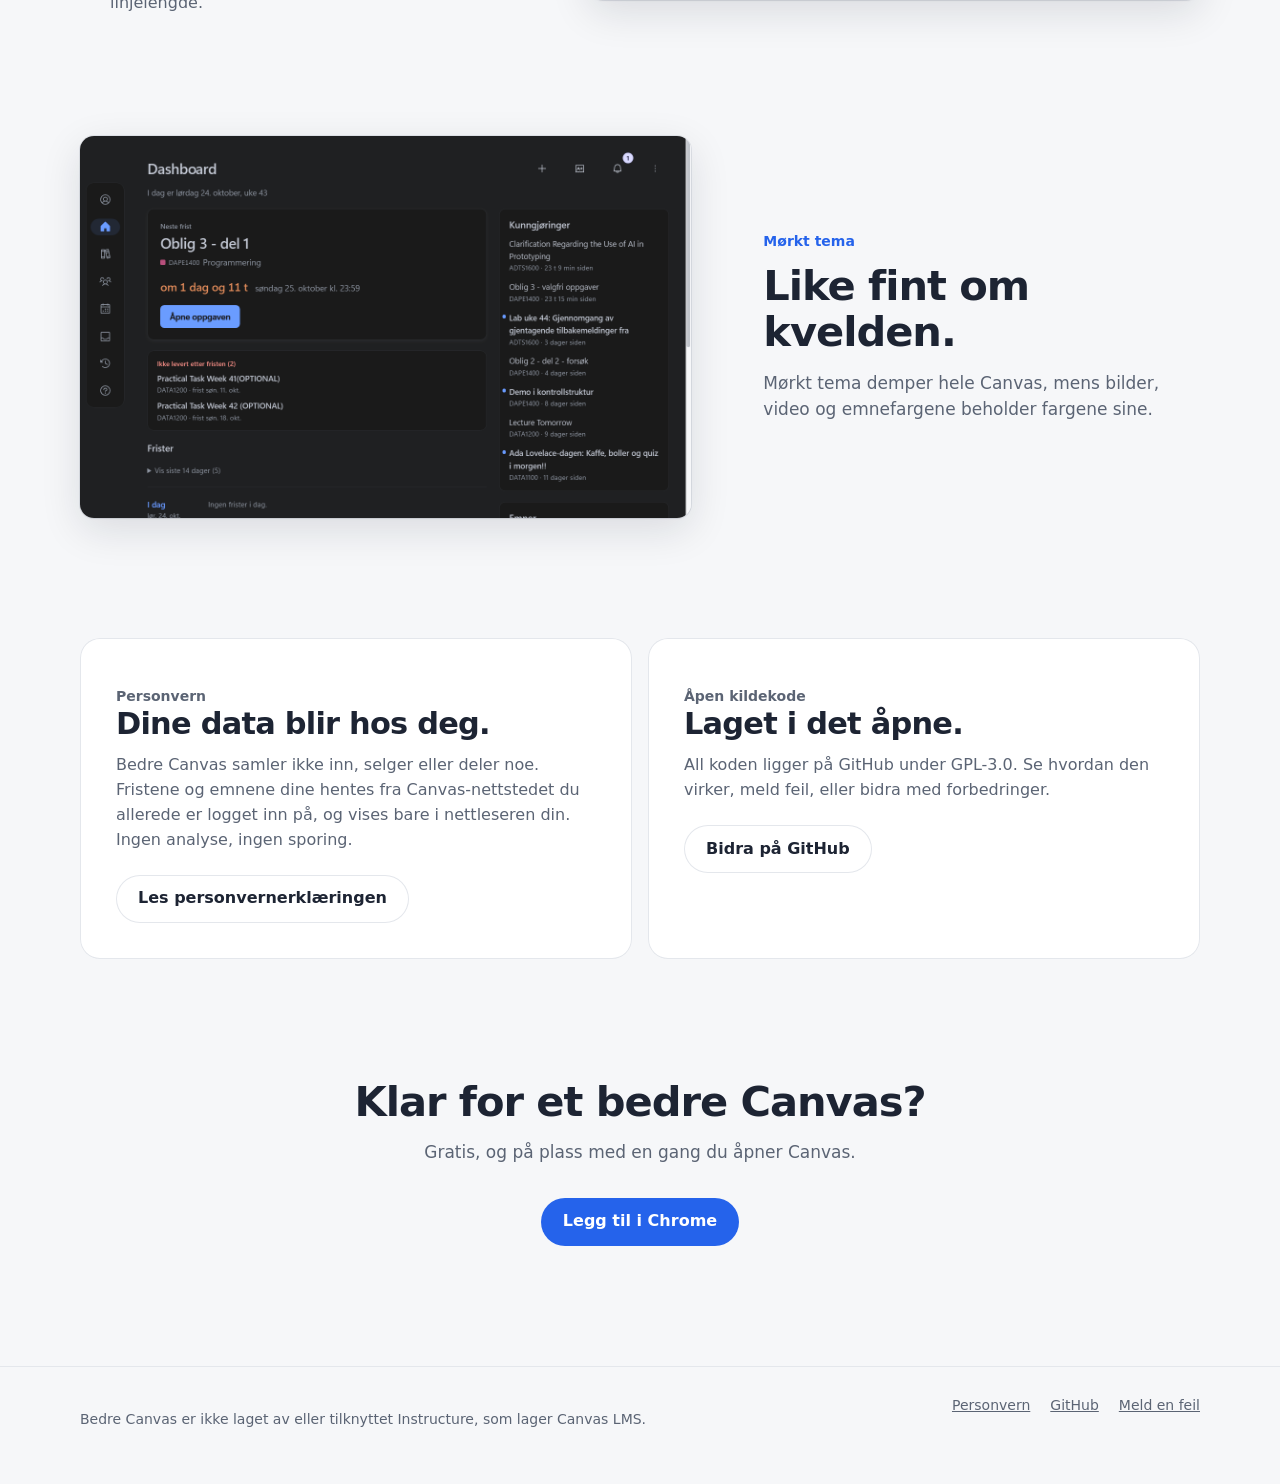
==== commit 04c47de0: "docs: knapp for riktig nettleser og målt fart på forsiden Forsiden viser «Legg til i Firefox» i Fire" ====
--- a/docs/index.html
+++ b/docs/index.html
@@ -4,7 +4,7 @@
   <meta charset="utf-8">
   <meta name="viewport" content="width=device-width, initial-scale=1">
   <title>Bedre Canvas – et renere Canvas LMS</title>
-  <meta name="description" content="Chrome-utvidelse som gir Canvas LMS et renere og mer moderne design, med neste frist øverst på dashboardet.">
+  <meta name="description" content="Utvidelse for Chrome og Firefox som gjør Canvas LMS renere og raskere, med neste frist øverst på dashboardet.">
   <meta property="og:title" content="Bedre Canvas">
   <meta property="og:description" content="Ryddigere Canvas, med neste frist øverst på dashboardet.">
   <meta property="og:image" content="https://trygvedev.github.io/bedre-canvas/assets/og.png">
@@ -335,6 +335,84 @@
         center / 12px no-repeat;
     }
 
+    /* ---------- Raskere ---------- */
+    /* Stolpene deler én skala (lengste måling = 100 %), så de kan sammenlignes på tvers. */
+    .speed {
+      --before: #7d8696;
+      --after: #2563eb;
+      margin: 0;
+      padding: clamp(22px, 4vw, 32px);
+      border-radius: 20px;
+      background: var(--surface);
+      box-shadow: inset 0 0 0 1px var(--border);
+    }
+
+    @media (prefers-color-scheme: dark) {
+      .speed { --before: #727780; --after: #5b8def; }
+    }
+
+    .speed-legend {
+      display: flex;
+      flex-wrap: wrap;
+      gap: 6px 18px;
+      margin: 0;
+      color: var(--muted);
+      font-size: 0.875rem;
+    }
+
+    .speed-legend span { display: inline-flex; align-items: center; gap: 8px; }
+
+    .speed-legend span::before {
+      content: "";
+      width: 12px;
+      height: 12px;
+      border-radius: 3px;
+      background: var(--swatch);
+    }
+
+    .speed-row { margin-top: 28px; }
+
+    .speed-head {
+      display: flex;
+      flex-wrap: wrap;
+      align-items: baseline;
+      justify-content: space-between;
+      gap: 4px 16px;
+      margin-bottom: 12px;
+    }
+
+    .speed-head h3 { margin: 0; font-size: 1.0625rem; font-weight: 600; letter-spacing: -0.01em; }
+
+    .speed-gain { color: var(--accent); font-size: 1.5rem; font-weight: 650; letter-spacing: -0.02em; }
+
+    .bar {
+      display: grid;
+      grid-template-columns: 3rem minmax(0, 1fr) 4.75rem;
+      align-items: center;
+      gap: 12px;
+      color: var(--muted);
+      font-size: 0.875rem;
+    }
+
+    .bar + .bar { margin-top: 2px; }
+
+    .bar-track { height: 22px; }
+
+    .bar-fill {
+      display: block;
+      width: calc(var(--ms) / 1502 * 100%);
+      height: 100%;
+      border-radius: 0 4px 4px 0;
+      background: var(--before);
+      transform-origin: left;
+    }
+
+    .bar-after .bar-fill { background: var(--after); }
+
+    .bar-value { color: var(--text); font-variant-numeric: tabular-nums; text-align: right; }
+
+    .speed-note { margin: 24px 0 0; color: var(--muted); font-size: 0.8125rem; line-height: 1.5; }
+
     /* ---------- Personvern og åpen kildekode ---------- */
     .cards {
       display: grid;
@@ -405,9 +483,31 @@
         @keyframes reveal {
           from { opacity: 0; transform: translateY(24px); }
         }
+
+        .bar-fill {
+          animation: grow linear both;
+          animation-timeline: view();
+          animation-range: entry 20% cover 35%;
+        }
+
+        @keyframes grow {
+          from { transform: scaleX(0); }
+        }
       }
     }
+
+    /* Knappen for nettleseren du bruker: Firefox får Firefox Add-ons, alle andre Chrome Web Store.
+       Uten JavaScript vises Chrome-knappen. */
+    html:not([data-browser="firefox"]) .for-firefox,
+    html[data-browser="firefox"] .for-chrome {
+      display: none;
+    }
+
+    .note a { color: inherit; }
   </style>
+  <script>
+    if (/\bFirefox\//.test(navigator.userAgent)) document.documentElement.dataset.browser = "firefox";
+  </script>
 </head>
 <body>
   <header class="nav">
@@ -418,6 +518,7 @@
       </a>
       <nav class="nav-links" aria-label="Sider">
         <a href="#funksjoner">Funksjoner</a>
+        <a href="#raskere">Raskere</a>
         <a href="#personvern">Personvern</a>
         <a href="https://github.com/TrygveDev/bedre-canvas">GitHub</a>
       </nav>
@@ -428,18 +529,26 @@
     <div class="hero wrap">
       <img class="hero-icon" src="assets/icon-128.png" alt="" width="88" height="88">
       <h1>Canvas, bare bedre.</h1>
-      <p class="lede">En gratis Chrome-utvidelse som rydder opp i Canvas LMS og viser neste frist øverst på dashboardet.</p>
+      <p class="lede">En gratis utvidelse for Chrome og Firefox som gjør Canvas LMS ryddigere og raskere, og viser neste frist øverst på dashboardet.</p>
       <div class="actions">
-        <a class="button button-primary" href="https://chromewebstore.google.com/detail/bedre-canvas/bceihlocdogakenkkccccekeggahmkpl">
+        <a class="button button-primary for-chrome" href="https://chromewebstore.google.com/detail/bedre-canvas/bceihlocdogakenkkccccekeggahmkpl">
           <svg viewBox="0 0 256 256" aria-hidden="true"><path d="M224 152v56a16 16 0 0 1-16 16H48a16 16 0 0 1-16-16v-56a8 8 0 0 1 16 0v56h160v-56a8 8 0 0 1 16 0Zm-101.66 5.66a8 8 0 0 0 11.32 0l40-40a8 8 0 0 0-11.32-11.32L136 132.69V40a8 8 0 0 0-16 0v92.69l-26.34-26.35a8 8 0 0 0-11.32 11.32Z"/></svg>
           Legg til i Chrome
+        </a>
+        <a class="button button-primary for-firefox" href="https://addons.mozilla.org/firefox/addon/bedre-canvas/">
+          <svg viewBox="0 0 256 256" aria-hidden="true"><path d="M224 152v56a16 16 0 0 1-16 16H48a16 16 0 0 1-16-16v-56a8 8 0 0 1 16 0v56h160v-56a8 8 0 0 1 16 0Zm-101.66 5.66a8 8 0 0 0 11.32 0l40-40a8 8 0 0 0-11.32-11.32L136 132.69V40a8 8 0 0 0-16 0v92.69l-26.34-26.35a8 8 0 0 0-11.32 11.32Z"/></svg>
+          Legg til i Firefox
         </a>
         <a class="button button-secondary" href="https://github.com/TrygveDev/bedre-canvas">
           <svg viewBox="0 0 256 256" aria-hidden="true"><path d="M208.31 75.68A59.78 59.78 0 0 0 202.93 28a8 8 0 0 0-6.93-4 59.75 59.75 0 0 0-48 24h-24a59.75 59.75 0 0 0-48-24 8 8 0 0 0-6.93 4 59.78 59.78 0 0 0-5.38 47.68A58.14 58.14 0 0 0 56 104v8a56.06 56.06 0 0 0 48.44 55.47A39.8 39.8 0 0 0 96 192v8H72a24 24 0 0 1-24-24 40 40 0 0 0-40-40 8 8 0 0 0 0 16 24 24 0 0 1 24 24 40 40 0 0 0 40 40h24v16a8 8 0 0 0 16 0v-40a24 24 0 0 1 48 0v40a8 8 0 0 0 16 0v-40a39.8 39.8 0 0 0-8.44-24.53A56.06 56.06 0 0 0 216 112v-8a58.14 58.14 0 0 0-7.69-28.32ZM200 112a40 40 0 0 1-40 40h-48a40 40 0 0 1-40-40v-8a41.74 41.74 0 0 1 6.9-22.48 8 8 0 0 0 1.1-7.69 43.81 43.81 0 0 1 .79-33.58 43.88 43.88 0 0 1 32.32 20.06 8 8 0 0 0 6.71 3.69h32.35a8 8 0 0 0 6.74-3.69 43.87 43.87 0 0 1 32.32-20.06 43.81 43.81 0 0 1 .77 33.58 8.09 8.09 0 0 0 1 7.65 41.72 41.72 0 0 1 7 22.52Z"/></svg>
           Se koden
         </a>
       </div>
-      <p class="note">Gratis i Chrome Web Store. Virker på Canvas hos Instructure, og på skoler med eget Canvas-domene.</p>
+      <p class="note">
+        <span class="for-chrome">Gratis i Chrome Web Store. Bruker du Firefox? <a href="https://addons.mozilla.org/firefox/addon/bedre-canvas/">Hent den i Firefox Add-ons</a>.</span>
+        <span class="for-firefox">Gratis i Firefox Add-ons. Bruker du Chrome eller Edge? <a href="https://chromewebstore.google.com/detail/bedre-canvas/bceihlocdogakenkkccccekeggahmkpl">Hent den i Chrome Web Store</a>.</span>
+        Virker på Canvas hos Instructure, og på skoler med eget Canvas-domene.
+      </p>
 
       <div class="window reveal">
         <div class="window-bar" aria-hidden="true"><span></span><span></span><span></span></div>
@@ -487,6 +596,64 @@
       </div>
     </section>
 
+    <section id="raskere" class="wrap">
+      <div class="split reverse">
+        <div class="split-text reveal">
+          <p class="eyebrow">Raskere</p>
+          <h2>Mindre venting på Canvas.</h2>
+          <p class="section-lede">Bedre Canvas henter det du trenger mens Canvas fortsatt laster. Fristene står klare på under et sekund, og oppgaver åpnes nesten med en gang.</p>
+          <ul class="checklist">
+            <li><strong>Fristene hentes med en gang.</strong> Dashboardet venter ikke på at Canvas blir ferdig med sine egne skript.</li>
+            <li><strong>Husker siste oversikt.</strong> Neste gang står dashboardet klart på rundt et halvt sekund, og oppdateres når Canvas svarer.</li>
+            <li><strong>Sider lastes før du klikker.</strong> Kalender, innboks og oppgaver er klare når du trenger dem.</li>
+            <li><strong>Ingenting hopper.</strong> Du ser hvor innholdet kommer mens det lastes, og siden står stille.</li>
+          </ul>
+        </div>
+        <figure class="speed reveal">
+          <figcaption class="speed-legend">
+            <span style="--swatch: var(--before)">Uten Bedre Canvas</span>
+            <span style="--swatch: var(--after)">Med Bedre Canvas</span>
+          </figcaption>
+
+          <div class="speed-row">
+            <div class="speed-head">
+              <h3>Dashboardet, første besøk</h3>
+              <span class="speed-gain">56&nbsp;% raskere</span>
+            </div>
+            <div class="bar">
+              <span>Uten</span>
+              <span class="bar-track"><span class="bar-fill" style="--ms: 1502"></span></span>
+              <span class="bar-value">1&nbsp;502&nbsp;ms</span>
+            </div>
+            <div class="bar bar-after">
+              <span>Med</span>
+              <span class="bar-track"><span class="bar-fill" style="--ms: 661"></span></span>
+              <span class="bar-value">661&nbsp;ms</span>
+            </div>
+          </div>
+
+          <div class="speed-row">
+            <div class="speed-head">
+              <h3>«Åpne oppgaven»</h3>
+              <span class="speed-gain">89&nbsp;% raskere</span>
+            </div>
+            <div class="bar">
+              <span>Uten</span>
+              <span class="bar-track"><span class="bar-fill" style="--ms: 1068"></span></span>
+              <span class="bar-value">1&nbsp;068&nbsp;ms</span>
+            </div>
+            <div class="bar bar-after">
+              <span>Med</span>
+              <span class="bar-track"><span class="bar-fill" style="--ms: 116"></span></span>
+              <span class="bar-value">116&nbsp;ms</span>
+            </div>
+          </div>
+
+          <p class="speed-note">Tid til innholdet er synlig, kortere er bedre. Median av fem målinger på Canvas hos OsloMet i Chrome, oktober 2026. Sidene lastes på forhånd bare i Chrome, så i Firefox åpnes oppgaver i vanlig fart.</p>
+        </figure>
+      </div>
+    </section>
+
     <section class="wrap">
       <div class="split">
         <div class="split-text reveal">
@@ -537,7 +704,8 @@
       <h2 class="reveal">Klar for et bedre Canvas?</h2>
       <p class="section-lede">Gratis, og på plass med en gang du åpner Canvas.</p>
       <div class="actions">
-        <a class="button button-primary" href="https://chromewebstore.google.com/detail/bedre-canvas/bceihlocdogakenkkccccekeggahmkpl">Legg til i Chrome</a>
+        <a class="button button-primary for-chrome" href="https://chromewebstore.google.com/detail/bedre-canvas/bceihlocdogakenkkccccekeggahmkpl">Legg til i Chrome</a>
+        <a class="button button-primary for-firefox" href="https://addons.mozilla.org/firefox/addon/bedre-canvas/">Legg til i Firefox</a>
       </div>
     </section>
   </main>
